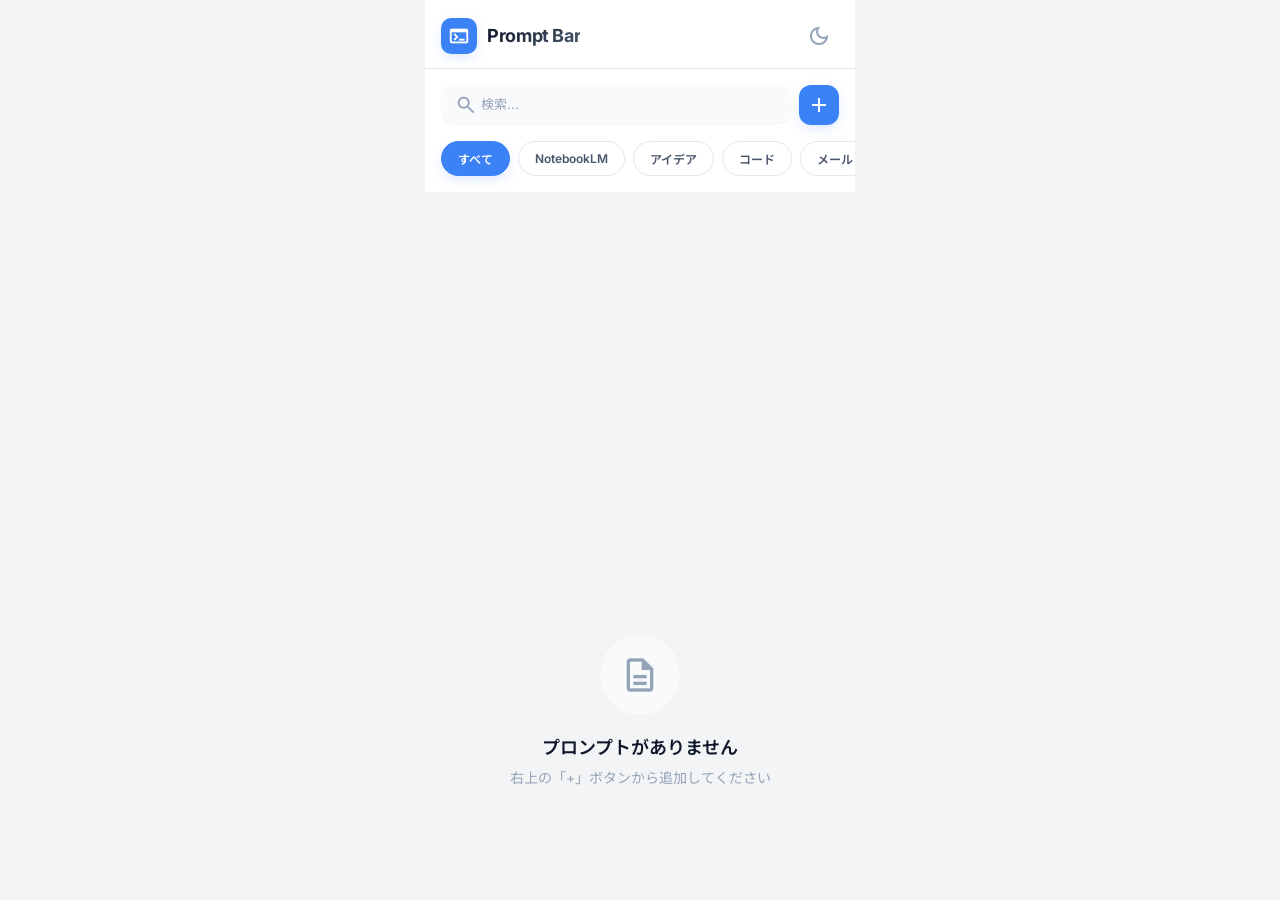
==== sidepanel/index.html @ 8896bf66 "initial commit: Prompt Bar Chrome Extension" ====
<!doctype html>
<html lang="ja">
  <head>
    <meta charset="UTF-8" />
    <meta name="viewport" content="width=device-width, initial-scale=1.0" />
    <title>Prompt Bar</title>
    <link rel="stylesheet" href="style.css" />
  </head>
  <body>
    <div class="container">
      <!-- ヘッダー -->
      <header class="header">
        <div class="header-left">
          <div class="logo">
            <span class="material-symbols-outlined filled">terminal</span>
          </div>
          <h1 class="header-title">Prompt Bar</h1>
        </div>
        <div class="header-actions">
          <button class="btn-header" id="darkModeBtn" title="ダークモード切替">
            <span class="material-symbols-outlined" id="darkModeIcon"
              >dark_mode</span
            >
          </button>
        </div>
      </header>

      <!-- 検索 & 追加 -->
      <div class="search-section">
        <div class="search-box">
          <span class="material-symbols-outlined">search</span>
          <input type="text" id="searchInput" placeholder="検索..." />
        </div>
        <button id="addBtn" class="btn-add" title="新規追加">
          <span class="material-symbols-outlined">add</span>
        </button>
      </div>

      <!-- タグフィルター -->
      <div class="tag-filters" id="tagFilters">
        <button class="tag-filter active" data-tag="all">すべて</button>
      </div>

      <!-- プロンプト一覧 -->
      <main class="prompt-list" id="promptList">
        <!-- プロンプトカードがここに動的に追加される -->
      </main>

      <!-- 空状態 -->
      <div class="empty-state" id="emptyState">
        <div class="empty-state-icon">
          <span class="material-symbols-outlined">description</span>
        </div>
        <h3>プロンプトがありません</h3>
        <p>右上の「+」ボタンから追加してください</p>
      </div>
    </div>

    <!-- 追加/編集モーダル -->
    <div class="modal-overlay" id="modalOverlay">
      <div class="modal">
        <div class="modal-handle"></div>
        <div class="modal-header">
          <h2 id="modalTitle">プロンプトを追加</h2>
          <button class="modal-close" id="modalClose">
            <span class="material-symbols-outlined">close</span>
          </button>
        </div>
        <form id="promptForm">
          <div class="form-group">
            <label for="titleInput">タイトル</label>
            <input
              type="text"
              id="titleInput"
              required
              placeholder="プロンプトのタイトル"
            />
          </div>
          <div class="form-group">
            <div class="form-label-row">
              <label for="bodyInput">本文</label>
              <span class="char-count" id="charCount">0 / 10000</span>
            </div>
            <textarea
              id="bodyInput"
              required
              placeholder="プロンプトの内容を入力..."
              maxlength="10000"
            ></textarea>
          </div>
          <div class="form-group">
            <label>タグを選択</label>
            <div class="tag-selector" id="tagSelector">
              <!-- タグが動的に追加される -->
            </div>
          </div>
          <div class="form-actions">
            <button type="button" class="btn-cancel" id="cancelBtn">
              キャンセル
            </button>
            <button type="submit" class="btn-save">保存</button>
          </div>
        </form>
      </div>
    </div>

    <!-- 削除確認モーダル -->
    <div class="modal-overlay" id="deleteModalOverlay">
      <div class="modal modal-small">
        <div class="modal-header">
          <h2>削除の確認</h2>
        </div>
        <p class="delete-message">
          このプロンプトを削除しますか？<br />この操作は取り消せません。
        </p>
        <div class="form-actions">
          <button type="button" class="btn-cancel" id="deleteCancelBtn">
            キャンセル
          </button>
          <button type="button" class="btn-delete" id="deleteConfirmBtn">
            削除
          </button>
        </div>
      </div>
    </div>

    <!-- トースト通知 -->
    <div class="toast" id="toast">
      <span class="material-symbols-outlined filled">check_circle</span>
      <span id="toastMessage">コピーしました</span>
    </div>

    <script src="script.js"></script>
  </body>
</html>
---- sidepanel/style.css ----
/* Google Fonts */
@import url("https://fonts.googleapis.com/css2?family=Inter:wght@400;500;600;700&family=Noto+Sans+JP:wght@400;500;700&display=swap");
@import url("https://fonts.googleapis.com/css2?family=Material+Symbols+Outlined:opsz,wght,FILL,GRAD@24,400,0,0&display=swap");

/* CSS Variables */
:root {
  --primary: #3b82f6;
  --primary-hover: #2563eb;
  --primary-light: rgba(59, 130, 246, 0.1);
  --primary-shadow: rgba(59, 130, 246, 0.25);

  --bg-main: #f3f4f6;
  --bg-card: #ffffff;
  --bg-input: #f8fafc;
  --bg-hover: #f1f5f9;

  --border-color: #e2e8f0;
  --border-light: #f1f5f9;

  --text-primary: #0f172a;
  --text-secondary: #475569;
  --text-muted: #94a3b8;

  --shadow-sm: 0 1px 2px rgba(0, 0, 0, 0.05);
  --shadow-md: 0 4px 6px -1px rgba(0, 0, 0, 0.1);
  --shadow-lg: 0 10px 15px -3px rgba(0, 0, 0, 0.1);
  --shadow-primary: 0 4px 14px -3px var(--primary-shadow);

  --radius-sm: 6px;
  --radius-md: 10px;
  --radius-lg: 12px;
  --radius-xl: 20px;
  --radius-full: 9999px;
}

/* Dark Mode */
.dark {
  --bg-main: #0f172a;
  --bg-card: #1e293b;
  --bg-input: #334155;
  --bg-hover: #334155;

  --border-color: #334155;
  --border-light: #475569;

  --text-primary: #f8fafc;
  --text-secondary: #cbd5e1;
  --text-muted: #64748b;
}

/* Base Styles */
* {
  margin: 0;
  padding: 0;
  box-sizing: border-box;
}

body {
  font-family:
    "Inter",
    "Noto Sans JP",
    -apple-system,
    BlinkMacSystemFont,
    sans-serif;
  font-size: 13px;
  background-color: var(--bg-main);
  color: var(--text-primary);
  line-height: 1.4;
  -webkit-font-smoothing: antialiased;
  -moz-osx-font-smoothing: grayscale;
}

/* Material Icons */
.material-symbols-outlined {
  font-family: "Material Symbols Outlined";
  font-weight: normal;
  font-style: normal;
  font-size: 24px;
  line-height: 1;
  letter-spacing: normal;
  text-transform: none;
  display: inline-block;
  white-space: nowrap;
  word-wrap: normal;
  direction: ltr;
  font-variation-settings:
    "FILL" 0,
    "wght" 400,
    "GRAD" 0,
    "opsz" 24;
}

.material-symbols-outlined.filled {
  font-variation-settings:
    "FILL" 1,
    "wght" 400,
    "GRAD" 0,
    "opsz" 24;
}

.container {
  display: flex;
  flex-direction: column;
  height: 100vh;
  max-width: 430px;
  margin: 0 auto;
}

/* Header */
.header {
  display: flex;
  align-items: center;
  justify-content: space-between;
  padding: 16px 16px 12px;
  background: var(--bg-card);
  border-bottom: 1px solid var(--border-color);
  position: sticky;
  top: 0;
  z-index: 20;
}

.header-left {
  display: flex;
  align-items: center;
  gap: 10px;
}

.logo {
  width: 36px;
  height: 36px;
  background: var(--primary);
  border-radius: var(--radius-md);
  display: flex;
  align-items: center;
  justify-content: center;
  color: white;
  box-shadow: var(--shadow-primary);
}

.logo .material-symbols-outlined {
  font-size: 22px;
}

.header-title {
  font-size: 18px;
  font-weight: 700;
  letter-spacing: -0.02em;
  background: linear-gradient(
    135deg,
    var(--text-primary),
    var(--text-secondary)
  );
  -webkit-background-clip: text;
  -webkit-text-fill-color: transparent;
  background-clip: text;
}

.header-actions {
  display: flex;
  gap: 4px;
}

.btn-header {
  width: 40px;
  height: 40px;
  border: none;
  background: transparent;
  border-radius: var(--radius-md);
  cursor: pointer;
  display: flex;
  align-items: center;
  justify-content: center;
  color: var(--text-muted);
  transition: all 0.2s;
}

.btn-header:hover {
  background: var(--bg-hover);
  color: var(--primary);
}

/* Search & Add Section */
.search-section {
  display: flex;
  gap: 8px;
  padding: 16px;
  background: var(--bg-card);
}

.search-box {
  flex: 1;
  position: relative;
}

.search-box .material-symbols-outlined {
  position: absolute;
  left: 14px;
  top: 50%;
  transform: translateY(-50%);
  color: var(--text-muted);
  font-size: 22px;
  transition: color 0.2s;
}

.search-box input {
  width: 100%;
  padding: 11px 14px 11px 40px;
  border: none;
  border-radius: var(--radius-lg);
  background: var(--bg-input);
  font-size: 13px;
  font-family: inherit;
  color: var(--text-primary);
  outline: none;
  transition: all 0.2s;
  box-shadow: var(--shadow-sm);
}

.search-box input::placeholder {
  color: var(--text-muted);
}

.search-box input:focus {
  box-shadow: 0 0 0 2px var(--primary-light);
}

.search-box:focus-within .material-symbols-outlined {
  color: var(--primary);
}

.btn-add {
  width: 40px;
  height: 40px;
  border: none;
  border-radius: var(--radius-lg);
  background: var(--primary);
  color: white;
  cursor: pointer;
  display: flex;
  align-items: center;
  justify-content: center;
  box-shadow: var(--shadow-primary);
  transition: all 0.2s;
}

.btn-add:hover {
  background: var(--primary-hover);
  transform: translateY(-1px);
}

.btn-add:active {
  transform: scale(0.95);
}

.btn-add .material-symbols-outlined {
  font-size: 24px;
  font-weight: 600;
}

/* Tag Filters */
.tag-filters {
  display: flex;
  gap: 8px;
  padding: 0 16px 16px;
  background: var(--bg-card);
  overflow-x: auto;
  -ms-overflow-style: none;
  scrollbar-width: none;
}

.tag-filters::-webkit-scrollbar {
  display: none;
}

.tag-filter {
  padding: 8px 16px;
  border: 1px solid var(--border-color);
  border-radius: var(--radius-full);
  background: var(--bg-card);
  font-size: 12px;
  font-weight: 600;
  font-family: inherit;
  color: var(--text-secondary);
  cursor: pointer;
  white-space: nowrap;
  transition: all 0.2s;
}

.tag-filter:hover {
  border-color: var(--primary);
  color: var(--primary);
}

.tag-filter.active {
  background: var(--primary);
  color: white;
  border-color: var(--primary);
  box-shadow: var(--shadow-primary);
}

/* Prompt List */
.prompt-list {
  flex: 1;
  overflow-y: auto;
  padding: 16px;
  display: flex;
  flex-direction: column;
  gap: 12px;
}

/* Prompt Card */
.prompt-card {
  background: var(--bg-card);
  border-radius: var(--radius-xl);
  padding: 20px;
  border: 1px solid var(--border-light);
  box-shadow: var(--shadow-sm);
  transition: all 0.2s;
}

.prompt-card:hover {
  box-shadow: var(--shadow-md);
  border-color: var(--border-color);
}

.prompt-card-header {
  display: flex;
  justify-content: space-between;
  align-items: flex-start;
  margin-bottom: 12px;
}

.prompt-title {
  font-weight: 700;
  font-size: 16px;
  color: var(--text-primary);
  line-height: 1.4;
  flex: 1;
  margin-right: 12px;
}

.btn-favorite {
  width: 32px;
  height: 32px;
  border: none;
  background: transparent;
  cursor: pointer;
  display: flex;
  align-items: center;
  justify-content: center;
  color: var(--border-color);
  transition: all 0.2s;
  border-radius: var(--radius-sm);
}

.btn-favorite:hover {
  color: #facc15;
}

.btn-favorite.active {
  color: #facc15;
}

.btn-favorite .material-symbols-outlined {
  font-size: 24px;
}

.prompt-body {
  font-size: 14px;
  color: var(--text-secondary);
  line-height: 1.6;
  display: -webkit-box;
  -webkit-line-clamp: 2;
  -webkit-box-orient: vertical;
  overflow: hidden;
  margin-bottom: 16px;
}

.prompt-card-footer {
  display: flex;
  align-items: center;
  justify-content: space-between;
}

.prompt-tags {
  display: flex;
  flex-wrap: wrap;
  gap: 6px;
}

.prompt-tag {
  padding: 4px 10px;
  background: var(--primary-light);
  color: var(--primary);
  border-radius: var(--radius-sm);
  font-size: 11px;
  font-weight: 700;
  text-transform: uppercase;
  letter-spacing: 0.05em;
  border: 1px solid rgba(59, 130, 246, 0.2);
}

.prompt-actions {
  display: flex;
  gap: 8px;
}

.btn-action {
  width: 36px;
  height: 36px;
  display: flex;
  align-items: center;
  justify-content: center;
  border: none;
  border-radius: var(--radius-md);
  background: var(--bg-input);
  color: var(--text-secondary);
  cursor: pointer;
  transition: all 0.2s;
}

.btn-action:hover {
  background: var(--primary-light);
  color: var(--primary);
}

.btn-action.danger:hover {
  background: #fef2f2;
  color: #ef4444;
}

.btn-action .material-symbols-outlined {
  font-size: 18px;
}

/* Empty State */
.empty-state {
  display: none;
  flex-direction: column;
  align-items: center;
  justify-content: center;
  flex: 1;
  padding: 40px 20px;
  text-align: center;
}

.empty-state.show {
  display: flex;
}

.empty-state-icon {
  width: 80px;
  height: 80px;
  background: var(--bg-input);
  border-radius: 50%;
  display: flex;
  align-items: center;
  justify-content: center;
  margin-bottom: 20px;
}

.empty-state-icon .material-symbols-outlined {
  font-size: 40px;
  color: var(--text-muted);
}

.empty-state h3 {
  font-size: 18px;
  font-weight: 600;
  color: var(--text-primary);
  margin-bottom: 8px;
}

.empty-state p {
  font-size: 14px;
  color: var(--text-muted);
}

/* Modal */
.modal-overlay {
  position: fixed;
  top: 0;
  left: 0;
  right: 0;
  bottom: 0;
  background-color: rgba(15, 23, 42, 0.6);
  backdrop-filter: blur(4px);
  display: none;
  align-items: flex-end;
  justify-content: center;
  z-index: 100;
}

.modal-overlay.show {
  display: flex;
}

.modal {
  background: var(--bg-card);
  border-radius: var(--radius-xl) var(--radius-xl) 0 0;
  width: 100%;
  max-width: 430px;
  max-height: 90vh;
  overflow-y: auto;
  animation: slideUp 0.3s cubic-bezier(0.16, 1, 0.3, 1);
}

@keyframes slideUp {
  from {
    transform: translateY(100%);
  }
  to {
    transform: translateY(0);
  }
}

.modal-handle {
  width: 48px;
  height: 5px;
  background: var(--border-color);
  border-radius: var(--radius-full);
  margin: 12px auto 0;
}

.modal-header {
  display: flex;
  justify-content: space-between;
  align-items: center;
  padding: 24px 24px 0;
}

.modal-header h2 {
  font-size: 19px;
  font-weight: 700;
  color: var(--text-primary);
}

.modal-close {
  width: 40px;
  height: 40px;
  border: none;
  background: var(--bg-input);
  border-radius: 50%;
  cursor: pointer;
  display: flex;
  align-items: center;
  justify-content: center;
  color: var(--text-muted);
  transition: all 0.2s;
}

.modal-close:hover {
  background: var(--bg-hover);
  color: var(--text-primary);
}

/* Form */
#promptForm {
  padding: 24px;
}

.form-group {
  margin-bottom: 24px;
}

.form-group label {
  display: block;
  font-size: 11px;
  font-weight: 700;
  text-transform: uppercase;
  letter-spacing: 0.1em;
  margin-bottom: 10px;
  color: var(--text-muted);
}

.form-group input,
.form-group textarea {
  width: 100%;
  padding: 12px 16px;
  border: none;
  border-radius: var(--radius-lg);
  background: var(--bg-input);
  font-size: 14px;
  font-family: inherit;
  color: var(--text-primary);
  outline: none;
  transition: all 0.2s;
}

.form-group input::placeholder,
.form-group textarea::placeholder {
  color: var(--text-muted);
}

.form-group input:focus,
.form-group textarea:focus {
  box-shadow: 0 0 0 2px var(--primary-light);
}

.form-group textarea {
  min-height: 140px;
  resize: vertical;
  line-height: 1.6;
}

.form-label-row {
  display: flex;
  justify-content: space-between;
  align-items: center;
}

.char-count {
  font-size: 11px;
  font-weight: 500;
  color: var(--text-muted);
}

/* Tag Selector */
.tag-selector {
  display: flex;
  flex-wrap: wrap;
  gap: 8px;
}

.tag-option {
  padding: 8px 14px;
  border: 1px solid var(--border-color);
  border-radius: var(--radius-md);
  background: var(--bg-card);
  font-size: 13px;
  font-weight: 500;
  font-family: inherit;
  color: var(--text-secondary);
  cursor: pointer;
  transition: all 0.2s;
}

.tag-option:hover {
  border-color: var(--primary);
  color: var(--primary);
}

.tag-option.selected {
  background: var(--primary-light);
  color: var(--primary);
  border-color: rgba(59, 130, 246, 0.3);
  font-weight: 600;
}

.tag-option.new-tag {
  border-style: dashed;
  border-color: var(--primary);
  color: var(--primary);
  display: flex;
  align-items: center;
  gap: 4px;
}

.tag-option.new-tag .material-symbols-outlined {
  font-size: 18px;
}

/* Form Actions */
.form-actions {
  display: flex;
  gap: 12px;
  padding: 0 24px 32px;
  justify-content: center;
}

.btn-cancel,
.btn-save,
.btn-delete {
  padding: 8px 12px;
  border: none;
  border-radius: var(--radius-md);
  font-size: 12px;
  font-weight: 700;
  font-family: inherit;
  cursor: pointer;
  transition: all 0.2s;
  white-space: nowrap;
}

.btn-cancel {
  width: 100px;
  background: var(--bg-input);
  color: var(--text-secondary);
}

.btn-cancel:hover {
  background: var(--bg-hover);
}

.btn-save {
  width: 100px;
  background: var(--primary);
  color: white;
  box-shadow: var(--shadow-primary);
}

.btn-save:hover {
  background: var(--primary-hover);
}

.btn-save:active,
.btn-cancel:active {
  transform: scale(0.98);
}

/* Delete Modal */
.modal-small {
  max-width: 340px;
  border-radius: var(--radius-xl);
  margin: auto;
}

.modal-small .modal-header {
  padding: 24px 24px 16px;
  justify-content: center;
}

.modal-small .modal-header h2 {
  font-size: 18px;
}

.delete-message {
  padding: 0 24px 24px;
  text-align: center;
  color: var(--text-secondary);
  font-size: 15px;
}

.modal-small .form-actions {
  padding: 0 24px 24px;
}

.btn-delete {
  background: #ef4444;
  color: white;
}

.btn-delete:hover {
  background: #dc2626;
}

/* Toast */
.toast {
  position: fixed;
  bottom: 24px;
  left: 50%;
  transform: translateX(-50%) translateY(100px);
  background: var(--text-primary);
  color: var(--bg-card);
  padding: 14px 24px;
  border-radius: var(--radius-lg);
  font-size: 14px;
  font-weight: 600;
  opacity: 0;
  transition:
    transform 0.3s cubic-bezier(0.16, 1, 0.3, 1),
    opacity 0.3s;
  z-index: 200;
  display: flex;
  align-items: center;
  gap: 10px;
  box-shadow: var(--shadow-lg);
}

.toast .material-symbols-outlined {
  font-size: 20px;
}

.toast.show {
  transform: translateX(-50%) translateY(0);
  opacity: 1;
}

/* Scrollbar */
.prompt-list::-webkit-scrollbar {
  width: 6px;
}

.prompt-list::-webkit-scrollbar-track {
  background: transparent;
}

.prompt-list::-webkit-scrollbar-thumb {
  background-color: var(--border-color);
  border-radius: 3px;
}

.prompt-list::-webkit-scrollbar-thumb:hover {
  background-color: var(--text-muted);
}

/* Dark Mode Toggle (optional) */
.dark-mode-toggle {
  position: fixed;
  bottom: 24px;
  right: 24px;
  width: 48px;
  height: 48px;
  border: none;
  border-radius: var(--radius-lg);
  background: var(--text-primary);
  color: var(--bg-card);
  cursor: pointer;
  display: flex;
  align-items: center;
  justify-content: center;
  box-shadow: var(--shadow-lg);
  transition: all 0.2s;
  z-index: 50;
}

.dark-mode-toggle:hover {
  transform: scale(1.05);
}

.dark-mode-toggle:active {
  transform: scale(0.95);
}
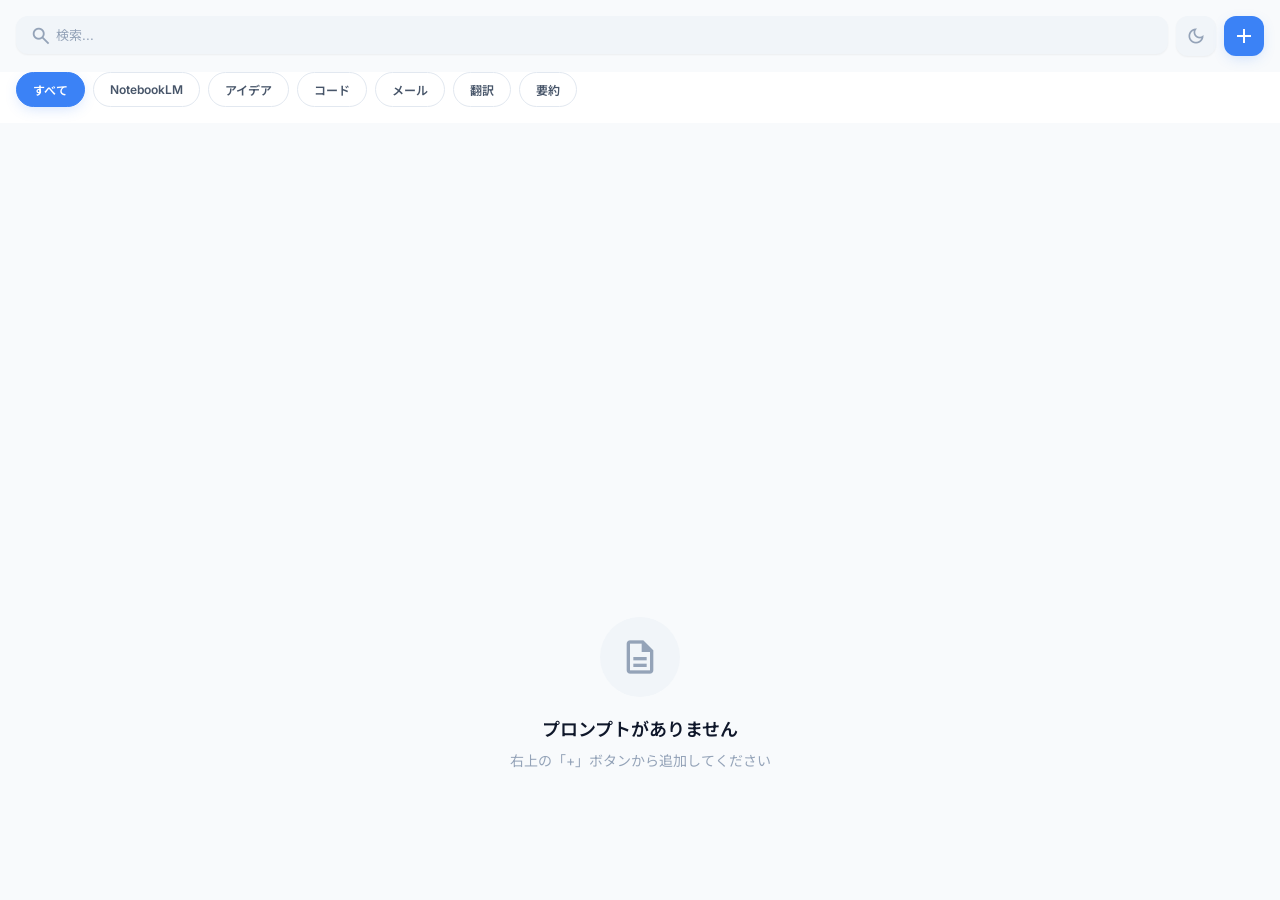
==== commit cbfb74d5: "feat: UIの改善、お気に入りソート機能の追加、アイコンの更新、READMEの整理" ====
--- a/sidepanel/index.html
+++ b/sidepanel/index.html
@@ -8,32 +8,21 @@
   </head>
   <body>
     <div class="container">
-      <!-- ヘッダー -->
-      <header class="header">
-        <div class="header-left">
-          <div class="logo">
-            <span class="material-symbols-outlined filled">terminal</span>
-          </div>
-          <h1 class="header-title">Prompt Bar</h1>
+      <div class="search-section">
+        <div class="search-box">
+          <span class="material-symbols-outlined">search</span>
+          <input type="text" id="searchInput" placeholder="検索..." />
         </div>
-        <div class="header-actions">
+        <div class="action-buttons">
           <button class="btn-header" id="darkModeBtn" title="ダークモード切替">
             <span class="material-symbols-outlined" id="darkModeIcon"
               >dark_mode</span
             >
           </button>
+          <button id="addBtn" class="btn-add" title="新規追加">
+            <span class="material-symbols-outlined">add</span>
+          </button>
         </div>
-      </header>
-
-      <!-- 検索 & 追加 -->
-      <div class="search-section">
-        <div class="search-box">
-          <span class="material-symbols-outlined">search</span>
-          <input type="text" id="searchInput" placeholder="検索..." />
-        </div>
-        <button id="addBtn" class="btn-add" title="新規追加">
-          <span class="material-symbols-outlined">add</span>
-        </button>
       </div>
 
       <!-- タグフィルター -->
--- a/sidepanel/style.css
+++ b/sidepanel/style.css
@@ -9,10 +9,10 @@
   --primary-light: rgba(59, 130, 246, 0.1);
   --primary-shadow: rgba(59, 130, 246, 0.25);
 
-  --bg-main: #f3f4f6;
+  --bg-main: #f8fafc;
   --bg-card: #ffffff;
-  --bg-input: #f8fafc;
-  --bg-hover: #f1f5f9;
+  --bg-input: #f1f5f9;
+  --bg-hover: #e2e8f0;
 
   --border-color: #e2e8f0;
   --border-light: #f1f5f9;
@@ -35,9 +35,9 @@
 
 /* Dark Mode */
 .dark {
-  --bg-main: #0f172a;
-  --bg-card: #1e293b;
-  --bg-input: #334155;
+  --bg-main: #020617;
+  --bg-card: #0f172a;
+  --bg-input: #1e293b;
   --bg-hover: #334155;
 
   --border-color: #334155;
@@ -102,81 +102,55 @@
   display: flex;
   flex-direction: column;
   height: 100vh;
-  max-width: 430px;
-  margin: 0 auto;
-}
-
-/* Header */
-.header {
-  display: flex;
-  align-items: center;
-  justify-content: space-between;
-  padding: 16px 16px 12px;
-  background: var(--bg-card);
-  border-bottom: 1px solid var(--border-color);
-  position: sticky;
-  top: 0;
-  z-index: 20;
-}
-
-.header-left {
-  display: flex;
-  align-items: center;
-  gap: 10px;
+  width: 100%;
+}
+
+/* Action Buttons in Search Section */
+.action-buttons {
+  display: flex;
+  gap: 8px;
+  align-items: center;
 }
 
 .logo {
-  width: 36px;
-  height: 36px;
-  background: var(--primary);
+  width: 32px;
+  height: 32px;
+  display: flex;
+  align-items: center;
+  justify-content: center;
+  flex-shrink: 0;
+}
+
+.logo img {
+  width: 32px;
+  height: 32px;
   border-radius: var(--radius-md);
-  display: flex;
-  align-items: center;
-  justify-content: center;
-  color: white;
-  box-shadow: var(--shadow-primary);
-}
-
-.logo .material-symbols-outlined {
-  font-size: 22px;
-}
-
-.header-title {
-  font-size: 18px;
-  font-weight: 700;
-  letter-spacing: -0.02em;
-  background: linear-gradient(
-    135deg,
-    var(--text-primary),
-    var(--text-secondary)
-  );
-  -webkit-background-clip: text;
-  -webkit-text-fill-color: transparent;
-  background-clip: text;
-}
-
-.header-actions {
-  display: flex;
-  gap: 4px;
+  box-shadow: var(--shadow-sm);
 }
 
 .btn-header {
   width: 40px;
   height: 40px;
   border: none;
-  background: transparent;
-  border-radius: var(--radius-md);
-  cursor: pointer;
-  display: flex;
-  align-items: center;
-  justify-content: center;
-  color: var(--text-muted);
-  transition: all 0.2s;
+  background: var(--bg-input);
+  border-radius: var(--radius-lg);
+  cursor: pointer;
+  display: flex;
+  align-items: center;
+  justify-content: center;
+  color: var(--text-muted);
+  transition: all 0.2s;
+  box-shadow: var(--shadow-sm);
 }
 
 .btn-header:hover {
   background: var(--bg-hover);
   color: var(--primary);
+  transform: translateY(-1px);
+}
+
+.btn-header .material-symbols-outlined {
+  font-size: 20px;
 }
 
 /* Search & Add Section */
@@ -184,7 +158,7 @@
   display: flex;
   gap: 8px;
   padding: 16px;
-  background: var(--bg-card);
+  background: transparent;
 }
 
 .search-box {
@@ -370,6 +344,7 @@
   color: var(--text-secondary);
   line-height: 1.6;
   display: -webkit-box;
+  line-clamp: 2;
   -webkit-line-clamp: 2;
   -webkit-box-orient: vertical;
   overflow: hidden;
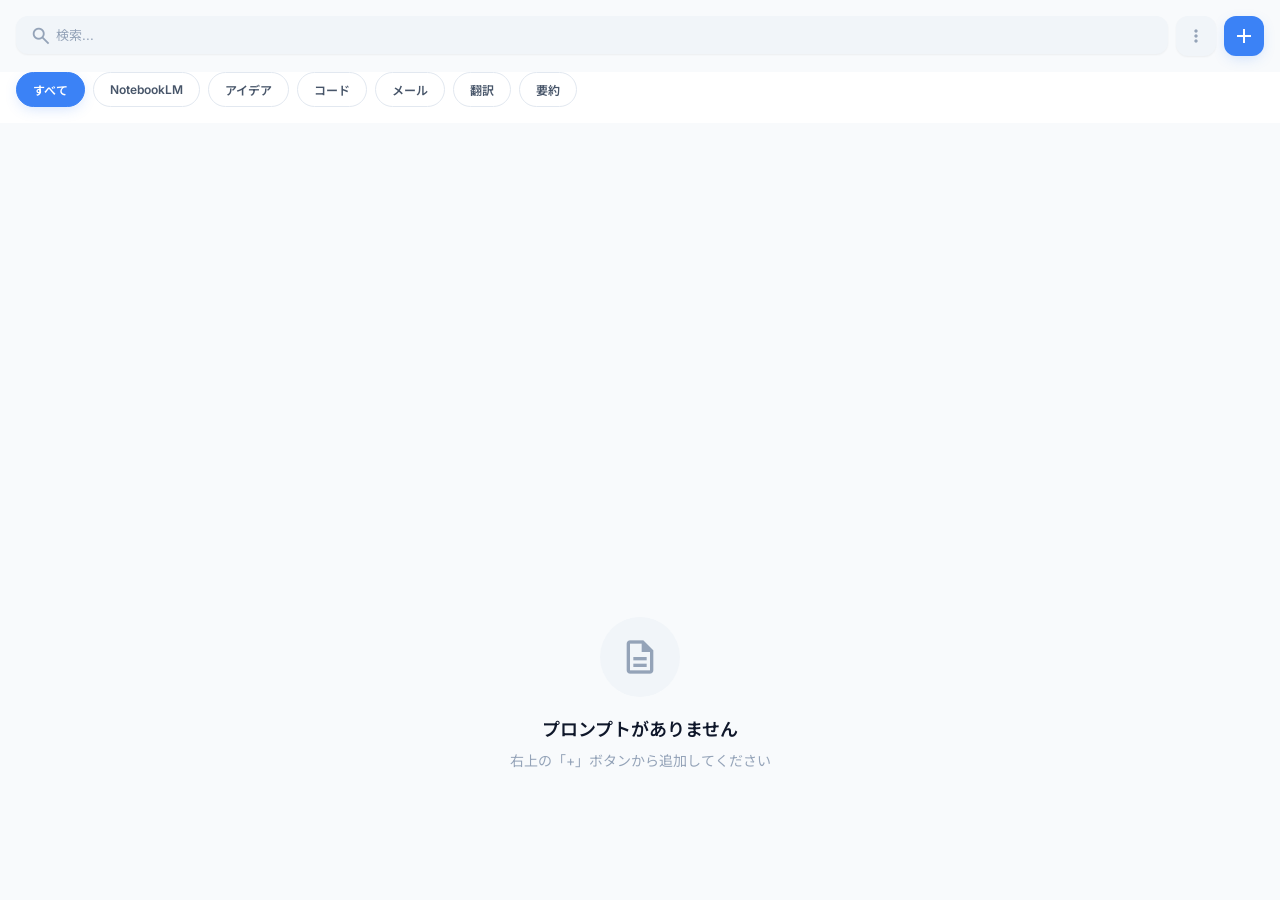
==== commit 032d536a: "feat: インポート/エクスポート、ドラッグ並び替え、プレビュー機能を追加 - JSONファイルのインポート/エクスポート機能（promptbar-export-YYYY-MM-DD.json形式）" ====
--- a/sidepanel/index.html
+++ b/sidepanel/index.html
@@ -14,11 +14,27 @@
           <input type="text" id="searchInput" placeholder="検索..." />
         </div>
         <div class="action-buttons">
-          <button class="btn-header" id="darkModeBtn" title="ダークモード切替">
-            <span class="material-symbols-outlined" id="darkModeIcon"
-              >dark_mode</span
-            >
-          </button>
+          <div class="menu-wrapper">
+            <button class="btn-header" id="menuBtn" title="メニュー">
+              <span class="material-symbols-outlined">more_vert</span>
+            </button>
+            <div class="dropdown-menu" id="dropdownMenu">
+              <button class="dropdown-item" id="importBtn">
+                <span class="material-symbols-outlined">upload</span>
+                インポート
+              </button>
+              <button class="dropdown-item" id="exportBtn">
+                <span class="material-symbols-outlined">download</span>
+                エクスポート
+              </button>
+              <div class="dropdown-divider"></div>
+              <button class="dropdown-item" id="darkModeBtnMenu">
+                <span class="material-symbols-outlined" id="darkModeIcon">dark_mode</span>
+                ダークモード
+              </button>
+            </div>
+          </div>
+          <input type="file" id="fileInput" accept=".json" style="display: none" />
           <button id="addBtn" class="btn-add" title="新規追加">
             <span class="material-symbols-outlined">add</span>
           </button>
@@ -113,6 +129,33 @@
       </div>
     </div>
 
+    <!-- プレビューモーダル -->
+    <div class="modal-overlay" id="previewModalOverlay">
+      <div class="modal">
+        <div class="modal-handle"></div>
+        <div class="modal-header">
+          <h2 id="previewTitle">プレビュー</h2>
+          <button class="modal-close" id="previewClose">
+            <span class="material-symbols-outlined">close</span>
+          </button>
+        </div>
+        <div class="preview-content">
+          <div class="preview-tags" id="previewTags"></div>
+          <pre class="preview-body" id="previewBody"></pre>
+          <div class="preview-actions">
+            <button class="btn-cancel" id="previewEditBtn">
+              <span class="material-symbols-outlined" style="font-size:16px">edit</span>
+              編集
+            </button>
+            <button class="btn-save" id="previewCopyBtn">
+              <span class="material-symbols-outlined" style="font-size:16px">content_copy</span>
+              コピー
+            </button>
+          </div>
+        </div>
+      </div>
+    </div>
+
     <!-- トースト通知 -->
     <div class="toast" id="toast">
       <span class="material-symbols-outlined filled">check_circle</span>
--- a/sidepanel/style.css
+++ b/sidepanel/style.css
@@ -796,3 +796,123 @@
 .dark-mode-toggle:active {
   transform: scale(0.95);
 }
+
+/* Dropdown Menu */
+.menu-wrapper {
+  position: relative;
+}
+
+.dropdown-menu {
+  display: none;
+  position: absolute;
+  top: 100%;
+  right: 0;
+  margin-top: 4px;
+  background: var(--bg-card);
+  border: 1px solid var(--border-color);
+  border-radius: var(--radius-lg);
+  box-shadow: var(--shadow-lg);
+  z-index: 50;
+  min-width: 180px;
+  padding: 6px;
+  animation: fadeIn 0.15s ease;
+}
+
+.dropdown-menu.show {
+  display: block;
+}
+
+@keyframes fadeIn {
+  from { opacity: 0; transform: translateY(-4px); }
+  to { opacity: 1; transform: translateY(0); }
+}
+
+.dropdown-item {
+  display: flex;
+  align-items: center;
+  gap: 10px;
+  width: 100%;
+  padding: 10px 12px;
+  border: none;
+  background: transparent;
+  border-radius: var(--radius-md);
+  font-size: 13px;
+  font-weight: 500;
+  font-family: inherit;
+  color: var(--text-secondary);
+  cursor: pointer;
+  transition: all 0.15s;
+  white-space: nowrap;
+}
+
+.dropdown-item:hover {
+  background: var(--bg-hover);
+  color: var(--text-primary);
+}
+
+.dropdown-item .material-symbols-outlined {
+  font-size: 20px;
+}
+
+.dropdown-divider {
+  height: 1px;
+  background: var(--border-color);
+  margin: 4px 0;
+}
+
+/* Drag & Drop */
+.prompt-card {
+  cursor: grab;
+}
+
+.prompt-card.dragging {
+  opacity: 0.4;
+  cursor: grabbing;
+}
+
+.prompt-card.drag-over {
+  border-top: 2px solid var(--primary);
+  margin-top: -2px;
+}
+
+/* Preview Modal */
+.preview-content {
+  padding: 16px 24px 24px;
+}
+
+.preview-tags {
+  display: flex;
+  flex-wrap: wrap;
+  gap: 6px;
+  margin-bottom: 16px;
+}
+
+.preview-body {
+  background: var(--bg-input);
+  border-radius: var(--radius-lg);
+  padding: 16px;
+  font-size: 14px;
+  font-family: inherit;
+  color: var(--text-primary);
+  line-height: 1.7;
+  white-space: pre-wrap;
+  word-wrap: break-word;
+  max-height: 50vh;
+  overflow-y: auto;
+  margin-bottom: 20px;
+}
+
+.preview-actions {
+  display: flex;
+  gap: 12px;
+  justify-content: center;
+}
+
+.preview-actions .btn-cancel,
+.preview-actions .btn-save {
+  display: flex;
+  align-items: center;
+  gap: 6px;
+  width: auto;
+  padding: 8px 20px;
+}
